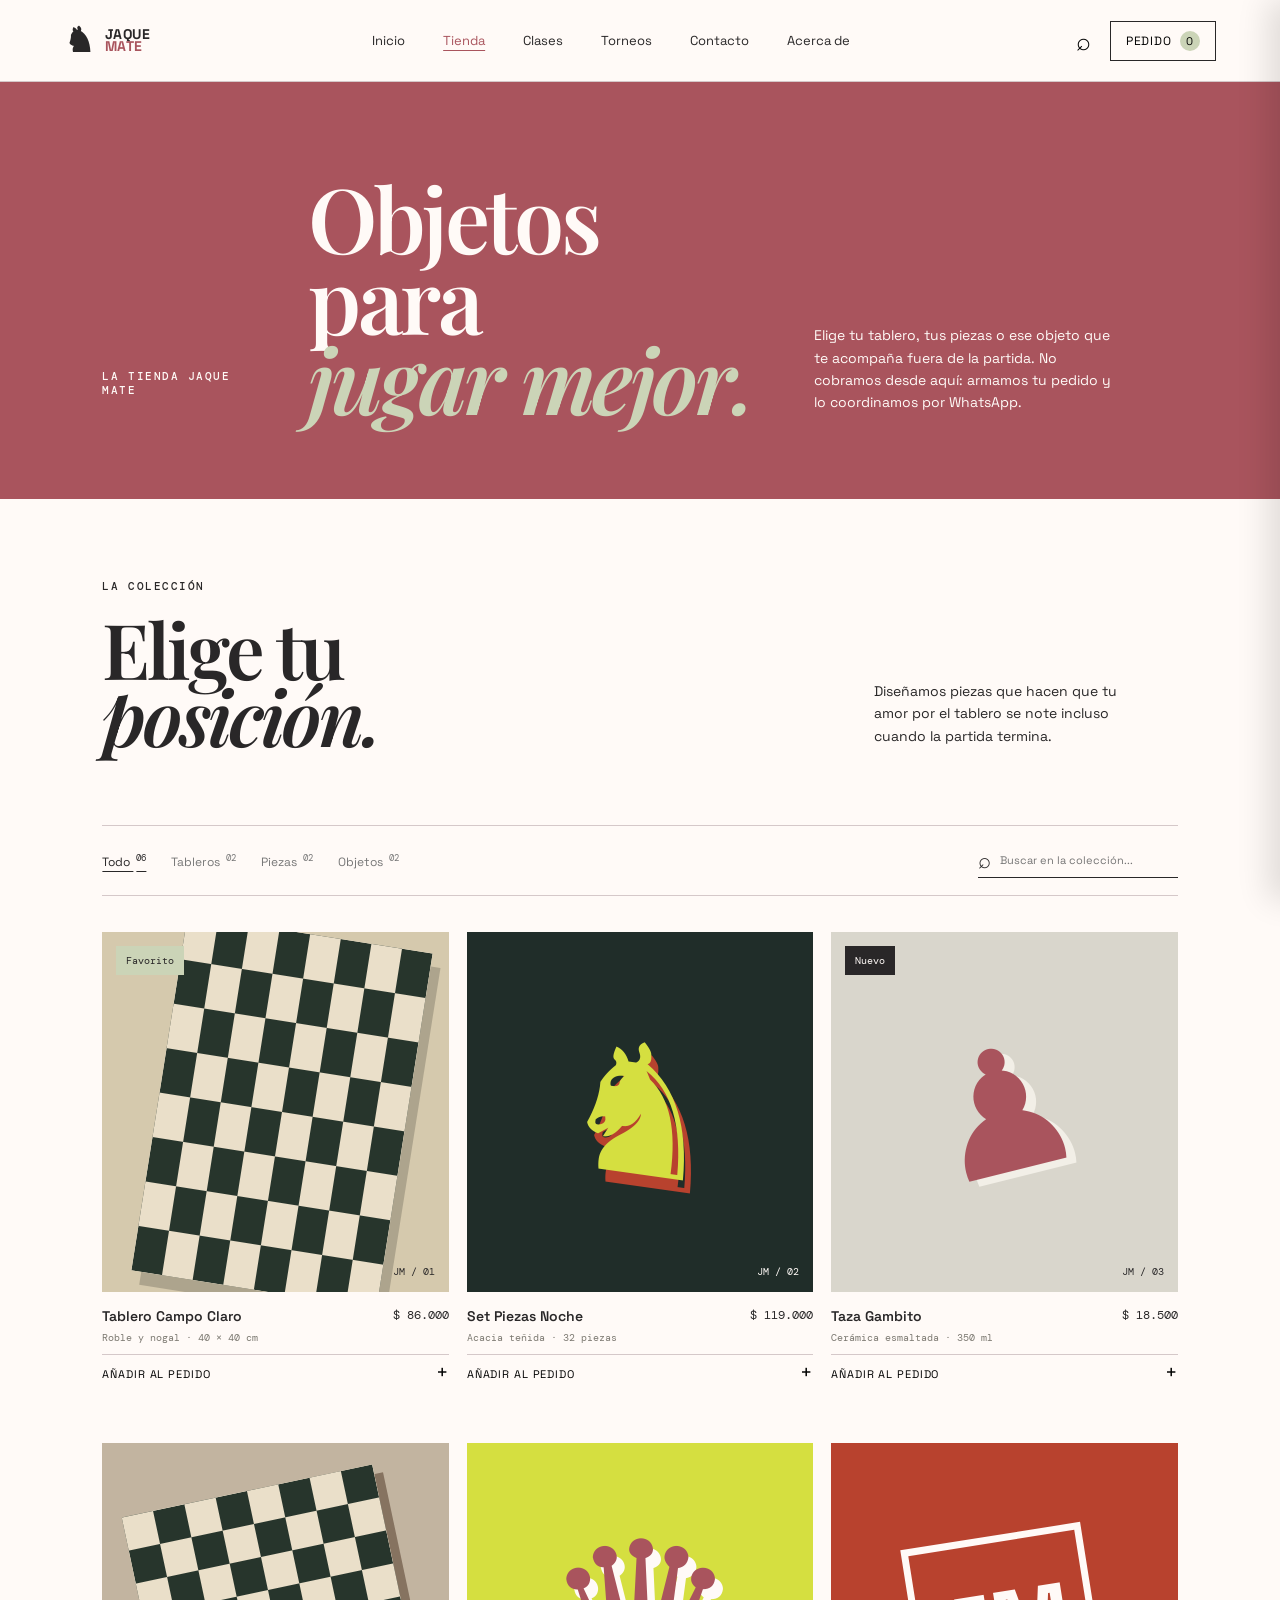
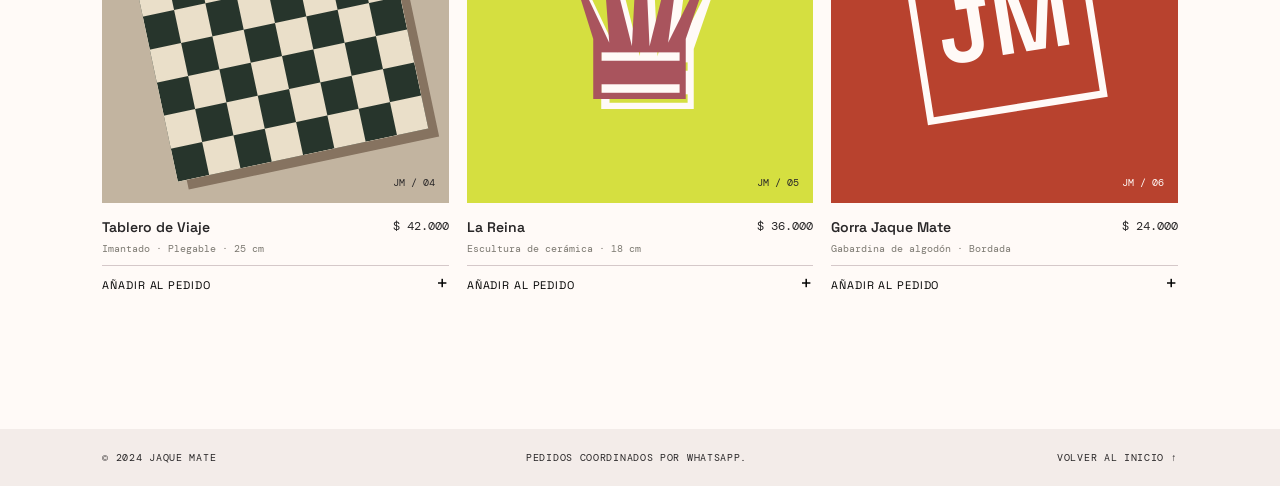
==== tienda.html @ 7d8ef819 "se agregan archivos prueba de pagina web se agrega es estilo y funcionalidad propia de la pagina web" ====
<!doctype html>
<html lang="es">
<head>
  <meta charset="UTF-8">
  <meta name="viewport" content="width=device-width, initial-scale=1.0">
  <meta name="description" content="Tienda Jaque Mate: tableros, piezas y objetos para vivir el ajedrez.">
  <title>Tienda | Jaque Mate</title>
  <link rel="preconnect" href="https://fonts.googleapis.com">
  <link rel="preconnect" href="https://fonts.gstatic.com" crossorigin>
  <link href="https://fonts.googleapis.com/css2?family=DM+Mono:wght@400;500&family=Playfair+Display:wght@500;600;700&family=Space+Grotesk:wght@400;500;600;700&display=swap" rel="stylesheet">
  <link rel="stylesheet" href="styles.css">
</head>
<body class="store-page">
  <header class="site-header">
    <a class="brand" href="index.html" aria-label="Jaque Mate, inicio"><span class="brand-mark">♞</span><span>JAQUE<br><em>MATE</em></span></a>
    <nav class="main-nav" aria-label="Navegación principal">
      <a href="index.html">Inicio</a>
      <a href="tienda.html" aria-current="page">Tienda</a>
      <a href="index.html#clases">Clases</a>
      <a href="index.html#momentos">Torneos</a>
      <a href="index.html#contacto">Contacto</a>
      <a href="index.html#historia">Acerca de</a>
    </nav>
    <div class="header-actions">
      <button class="icon-button" id="searchToggle" type="button" aria-label="Buscar productos">⌕</button>
      <button class="cart-button" id="cartToggle" type="button" aria-label="Abrir pedido">Pedido <span id="cartCount">0</span></button>
      <button class="menu-button" id="menuToggle" type="button" aria-label="Abrir menú">☰</button>
    </div>
  </header>

  <main id="inicio">
    <section class="store-intro"><p class="eyebrow">La tienda Jaque Mate</p><h1>Objetos para<br><em>jugar mejor.</em></h1><p>Elige tu tablero, tus piezas o ese objeto que te acompaña fuera de la partida. No cobramos desde aquí: armamos tu pedido y lo coordinamos por WhatsApp.</p></section>
    <section class="shop-section" id="tienda" aria-labelledby="shop-title">
      <div class="section-heading"><div><p class="eyebrow">La colección</p><h2 id="shop-title">Elige tu<br><i>posición.</i></h2></div><p class="section-intro">Diseñamos piezas que hacen que tu amor por el tablero se note incluso cuando la partida termina.</p></div>
      <div class="shop-toolbar">
        <div class="filter-list" role="group" aria-label="Filtrar por categoría">
          <button class="filter active" data-filter="all" type="button">Todo <sup>06</sup></button>
          <button class="filter" data-filter="tableros" type="button">Tableros <sup>02</sup></button>
          <button class="filter" data-filter="piezas" type="button">Piezas <sup>02</sup></button>
          <button class="filter" data-filter="objetos" type="button">Objetos <sup>02</sup></button>
        </div>
        <label class="search-box" for="productSearch"><span>⌕</span><input id="productSearch" type="search" placeholder="Buscar en la colección..." autocomplete="off"></label>
      </div>
      <div class="product-grid" id="productGrid">
        <article class="product-card featured" data-category="tableros" data-name="tablero campo claro">
          <div class="product-image image-board"><span class="product-tag">Favorito</span><div class="mini-board"></div><span class="image-label">JM / 01</span></div><div class="product-meta"><div><h3>Tablero Campo Claro</h3><p>Roble y nogal · 40 × 40 cm</p></div><strong>$ 86.000</strong></div><button class="add-button" data-product="Tablero Campo Claro" data-price="86000" type="button">Añadir al pedido <span>+</span></button>
        </article>
        <article class="product-card" data-category="piezas" data-name="set piezas noche">
          <div class="product-image image-night"><span class="image-label">JM / 02</span><div class="chess-shape">♞</div></div><div class="product-meta"><div><h3>Set Piezas Noche</h3><p>Acacia teñida · 32 piezas</p></div><strong>$ 119.000</strong></div><button class="add-button" data-product="Set Piezas Noche" data-price="119000" type="button">Añadir al pedido <span>+</span></button>
        </article>
        <article class="product-card" data-category="objetos" data-name="taza gambito">
          <div class="product-image image-mug"><span class="product-tag dark">Nuevo</span><span class="image-label">JM / 03</span><div class="mug">♟</div></div><div class="product-meta"><div><h3>Taza Gambito</h3><p>Cerámica esmaltada · 350 ml</p></div><strong>$ 18.500</strong></div><button class="add-button" data-product="Taza Gambito" data-price="18500" type="button">Añadir al pedido <span>+</span></button>
        </article>
        <article class="product-card" data-category="tableros" data-name="tablero magnético viaje">
          <div class="product-image image-travel"><span class="image-label">JM / 04</span><div class="travel-board"></div></div><div class="product-meta"><div><h3>Tablero de Viaje</h3><p>Imantado · Plegable · 25 cm</p></div><strong>$ 42.000</strong></div><button class="add-button" data-product="Tablero de Viaje" data-price="42000" type="button">Añadir al pedido <span>+</span></button>
        </article>
        <article class="product-card" data-category="piezas" data-name="reina escultura">
          <div class="product-image image-sculpture"><span class="image-label">JM / 05</span><div class="sculpture">♛</div></div><div class="product-meta"><div><h3>La Reina</h3><p>Escultura de cerámica · 18 cm</p></div><strong>$ 36.000</strong></div><button class="add-button" data-product="La Reina" data-price="36000" type="button">Añadir al pedido <span>+</span></button>
        </article>
        <article class="product-card" data-category="objetos" data-name="gorra jaque mate">
          <div class="product-image image-cap"><span class="image-label">JM / 06</span><div class="cap">JM</div></div><div class="product-meta"><div><h3>Gorra Jaque Mate</h3><p>Gabardina de algodón · Bordada</p></div><strong>$ 24.000</strong></div><button class="add-button" data-product="Gorra Jaque Mate" data-price="24000" type="button">Añadir al pedido <span>+</span></button>
        </article>
      </div>
      <p class="empty-state" id="emptyState" hidden>No encontramos esa jugada. Prueba con otra búsqueda.</p>
    </section>
  </main>

  <aside class="cart-panel" id="cartPanel" aria-label="Pedido por WhatsApp" aria-hidden="true"><div class="cart-header"><h2>Tu pedido</h2><button id="cartClose" type="button" aria-label="Cerrar pedido">×</button></div><div class="cart-items" id="cartItems"><p class="cart-empty">Tu pedido está vacío.<br>La mejor jugada todavía no llegó.</p></div><div class="cart-footer"><div><span>Total estimado</span><strong id="cartTotal">$ 0</strong></div><button class="button button-dark whatsapp-button" type="button">Pedir por WhatsApp <span>↗</span></button></div></aside>
  <div class="overlay" id="overlay"></div>
  <footer><span>© 2024 Jaque Mate</span><span>Pedidos coordinados por WhatsApp.</span><a href="index.html">Volver al inicio ↑</a></footer>
  <script src="script.js"></script>
</body>
</html>
---- styles.css ----
.home-page .main-nav a[aria-current="page"]{color:var(--red);text-decoration:underline;text-underline-offset:5px}
.home-page .icon-button,.home-page .cart-button{display:none}.home-page .header-actions{gap:0}
@media(max-width:760px){.store-intro{display:block!important;padding:65px 8vw 55px!important}.store-intro>p:last-child{margin:28px 0 0}}
.store-intro{padding:95px 8vw 80px;background:var(--red);color:var(--cream);display:flex;justify-content:space-between;align-items:end;gap:40px}.store-intro h1{font:600 clamp(50px,7vw,96px) var(--serif);line-height:.9;letter-spacing:-.04em;margin:0}.store-intro h1 em{color:var(--lime);font-style:italic}.store-intro>p:last-child{max-width:310px;font-size:14px;line-height:1.6;margin:0 5% 5px 0}.store-page .shop-section{padding-top:80px}.store-page .main-nav a[aria-current="page"]{color:var(--red);text-decoration:underline;text-underline-offset:5px}
:root{--ink:#292728 !important;--paper:#f3ece9 !important;--cream:#fffaf7 !important;--red:#a9545d !important;--lime:#cbd4b7 !important;--line:#d5c8c9 !important}
.home-page .shop-section{display:none}
@media(max-width:760px){.classes-section,.moments-section{padding:75px 5vw}.class-grid{grid-template-columns:1fr}.class-card{min-height:270px}.class-card h3{font-size:32px}.story-section{display:block;padding:75px 8vw}.story-sign{margin-bottom:35px}.story-copy{margin-top:35px}.gallery-grid{display:grid;grid-template-columns:1fr 1fr;grid-template-rows:260px 180px 210px}.gallery-large{grid-column:1 / 3;grid-row:auto}.gallery-small{grid-column:span 1}.video-card{grid-column:1 / 3;grid-row:auto}.video-card strong{font-size:27px}}
 .classes-section,.moments-section{padding:110px 8vw 125px;background:var(--paper)}.classes-section .section-heading,.moments-section .section-heading{margin-bottom:55px}.class-grid{display:grid;grid-template-columns:repeat(2,1fr);gap:18px}.class-card{min-height:310px;padding:30px;display:flex;flex-direction:column;justify-content:space-between}.class-card h3{font:600 38px var(--serif);margin:0 0 15px}.class-card p:not(.eyebrow){font-size:14px;line-height:1.55;max-width:315px}.class-online{background:var(--red);color:var(--cream)}.class-presential{background:var(--lime)}.class-card .text-link{display:inline-block;margin-top:18px}.class-online .text-link{border-color:var(--cream)}.class-number{font:11px var(--mono);letter-spacing:.1em}.story-section{display:grid;grid-template-columns:.3fr 1fr 1fr;gap:45px;padding:105px 8vw;background:var(--cream);border-top:1px solid var(--line)}.story-section h2{font:600 clamp(44px,5vw,70px) var(--serif);line-height:.9;letter-spacing:-.04em;margin:0}.story-section h2 em{color:var(--red);font-style:italic}.story-sign{font:11px var(--mono);line-height:1.5;color:var(--red)}.story-copy{max-width:340px;align-self:end;font-size:14px;line-height:1.65}.story-copy p{margin:0 0 18px}.moments-section{background:var(--ink);color:var(--cream)}.moments-section .section-intro{color:#d5d1c6}.gallery-grid{display:grid;grid-template-columns:1.35fr .8fr .8fr;grid-template-rows:290px 220px;gap:15px}.gallery-item{margin:0;position:relative;overflow:hidden;background:#333}.gallery-item img{width:100%;height:100%;display:block;object-fit:cover;filter:saturate(.7)}.gallery-item figcaption{position:absolute;inset:auto 18px 16px;color:var(--cream);display:flex;flex-direction:column;gap:6px;text-shadow:0 2px 8px #000}.gallery-item figcaption span{font:10px var(--mono);letter-spacing:.1em}.gallery-item figcaption strong{font:20px var(--serif)}.gallery-large{grid-row:span 2}.video-card{grid-column:2 / 4;background:var(--red);padding:27px;display:flex;flex-direction:column;justify-content:space-between}.play-icon{width:48px;height:48px;border:1px solid var(--cream);border-radius:50%;display:grid;place-items:center;font-size:14px}.video-card strong{font:600 31px var(--serif);line-height:.95}.video-card strong span{font-family:var(--sans);font-size:20px;margin-left:5px}.moments-section .eyebrow{margin-bottom:0}
:root{--ink:#20231f;--paper:#f2efe7;--cream:#fbfaf6;--red:#b8422e;--lime:#d5df40;--line:#c9c6bc;--serif:'Playfair Display',Georgia,serif;--sans:'Space Grotesk',sans-serif;--mono:'DM Mono',monospace}*{box-sizing:border-box}html{scroll-behavior:smooth}body{margin:0;background:var(--paper);color:var(--ink);font-family:var(--sans)}a{color:inherit;text-decoration:none}button,input{font:inherit}button{cursor:pointer} .site-header{height:82px;padding:0 5vw;display:flex;align-items:center;justify-content:space-between;border-bottom:1px solid var(--line);background:var(--cream);position:sticky;top:0;z-index:20}.brand{display:flex;align-items:center;gap:10px;font-size:14px;line-height:.82;font-weight:700;letter-spacing:.04em}.brand em{font-style:normal;color:var(--red)}.brand-mark{font-size:34px;line-height:1}.main-nav{display:flex;gap:38px;font-size:13px}.main-nav a,.text-link{transition:color .2s}.main-nav a:hover,.text-link:hover{color:var(--red)}.header-actions{display:flex;align-items:center;gap:15px}.icon-button,.menu-button{border:0;background:none;font-size:25px;padding:4px}.menu-button{display:none}.cart-button{background:none;border:1px solid var(--ink);padding:9px 15px;font-size:12px;text-transform:uppercase;letter-spacing:.06em}.cart-button span{display:inline-grid;place-items:center;background:var(--lime);border-radius:50%;width:20px;height:20px;margin-left:5px;font-size:11px}.hero{min-height:665px;background:var(--red);color:var(--cream);display:grid;grid-template-columns:1fr 1.15fr;position:relative;overflow:hidden;padding:85px 8vw 68px}.hero-copy{align-self:center;z-index:2}.eyebrow{font:500 11px var(--mono);letter-spacing:.14em;text-transform:uppercase;margin:0 0 22px}.hero h1{font:600 clamp(52px,7vw,104px) var(--serif);line-height:.91;letter-spacing:-.04em;margin:0 0 32px}.hero h1 span,.section-heading h2 em,.manifesto h2 em,.contact-section h2 em{font-style:italic;color:var(--lime)}.hero-text{font-size:15px;line-height:1.55;max-width:320px;margin:0 0 32px}.button{display:inline-flex;align-items:center;justify-content:space-between;gap:28px;padding:15px 18px;border:1px solid transparent;text-transform:uppercase;font-size:11px;letter-spacing:.09em;font-weight:600}.button span{font-size:17px}.button-light{background:var(--cream);color:var(--ink)}.button-dark{background:var(--ink);color:var(--cream)}.hero-board-wrap{position:relative;display:flex;align-items:center;justify-content:center}.hero-board{width:min(43vw,475px);aspect-ratio:1;position:relative;transform:rotate(-7deg);background:#e5dcc8;box-shadow:20px 22px 0 rgba(70,21,11,.2)}.board-grid,.mini-board,.travel-board{height:100%;width:100%;background-color:#eadfc9;background-image:conic-gradient(#27352c 25%,#eadfc9 0 50%,#27352c 0 75%,#eadfc9 0);background-size:25% 25%}.hero-piece{position:absolute;color:var(--cream);text-shadow:4px 6px 0 #202b24,7px 9px 13px #111;filter:drop-shadow(0 8px 7px #3b2117);font-size:clamp(65px,10vw,132px);line-height:1}.piece-one{left:40%;top:35%}.piece-two{left:7%;top:62%;font-size:74px;color:#d3dd3e}.piece-three{left:67%;top:8%;font-size:87px}.board-coordinates{position:absolute;color:var(--red);z-index:2;font:11px var(--mono);display:flex}.board-files{bottom:-24px;left:0;right:0;justify-content:space-around}.hero-note,.hero-caption{position:absolute;font:10px var(--mono);line-height:1.4;letter-spacing:.1em}.hero-note{top:24px;right:3%;text-align:right}.hero-caption{bottom:16px;left:5%}.hero-stamp{position:absolute;right:6%;bottom:8%;width:105px;height:105px;border:1px solid var(--cream);border-radius:50%;display:grid;place-items:center;text-align:center;font-size:30px;transform:rotate(12deg)}.hero-stamp small{font:9px var(--mono);line-height:1.2}.ticker{height:42px;background:var(--lime);display:flex;align-items:center;justify-content:space-around;gap:20px;overflow:hidden;white-space:nowrap;font:10px var(--mono);letter-spacing:.09em}.shop-section{padding:110px 8vw 125px;background:var(--cream)}.section-heading{display:flex;justify-content:space-between;align-items:end;margin-bottom:75px}.section-heading h2,.contact-section h2{font:600 clamp(44px,6vw,82px) var(--serif);line-height:.88;letter-spacing:-.04em;margin:0}.section-intro{max-width:250px;font-size:14px;line-height:1.6;margin:0 5% 3px 0}.shop-toolbar{border-top:1px solid var(--line);border-bottom:1px solid var(--line);padding:17px 0;display:flex;justify-content:space-between;align-items:center;margin-bottom:36px}.filter-list{display:flex;gap:25px;flex-wrap:wrap}.filter{border:0;background:none;padding:0;color:#777;font-size:12px}.filter.active,.filter:hover{color:var(--ink);text-decoration:underline;text-underline-offset:5px}.filter sup{font:9px var(--mono);margin-left:3px}.search-box{display:flex;align-items:center;gap:7px;border-bottom:1px solid var(--ink);padding:3px 0}.search-box span{font-size:22px}.search-box input{border:0;background:none;outline:0;width:180px;font-size:11px}.product-grid{display:grid;grid-template-columns:repeat(3,1fr);gap:50px 18px}.product-card{min-width:0}.product-image{height:360px;position:relative;display:grid;place-items:center;overflow:hidden}.image-board{background:#d5c9ad}.mini-board{width:69%;aspect-ratio:1;transform:rotate(9deg);box-shadow:10px 13px 0 rgba(32,35,31,.22)}.image-night{background:#202d29}.image-night .chess-shape{font-size:180px;color:#d5df40;text-shadow:9px 12px 0 #b8422e;transform:rotate(8deg)}.image-mug{background:#d9d6cc}.mug{font-size:170px;color:var(--red);transform:rotate(-14deg);text-shadow:8px 8px 0 #f2efe7}.image-travel{background:#c2b4a0;padding:45px}.travel-board{transform:rotate(-12deg);box-shadow:9px 10px 0 #867360}.image-sculpture{background:#d5df40}.sculpture{font-size:220px;color:var(--red);text-shadow:8px 10px 0 var(--cream)}.image-cap{background:#b8422e}.cap{font-size:90px;font-weight:700;color:var(--cream);border:7px solid var(--cream);padding:24px 17px;transform:rotate(-9deg)}.product-tag{position:absolute;left:14px;top:14px;background:var(--lime);color:var(--ink);font:10px var(--mono);padding:8px 10px;z-index:2}.product-tag.dark{background:var(--ink);color:var(--cream)}.image-label{position:absolute;right:14px;bottom:14px;font:10px var(--mono);color:var(--ink)}.image-night .image-label,.image-cap .image-label{color:var(--cream)}.product-meta{display:flex;justify-content:space-between;gap:10px;padding:15px 0 10px}.product-meta h3{font-size:14px;margin:0 0 6px;font-weight:600}.product-meta p{font:10px var(--mono);color:#7c7971;margin:0}.product-meta strong{font:12px var(--mono);white-space:nowrap}.add-button{width:100%;border:0;border-top:1px solid var(--line);background:none;padding:12px 0;text-align:left;font-size:11px;text-transform:uppercase;letter-spacing:.08em;display:flex;justify-content:space-between}.add-button:hover{color:var(--red);border-color:var(--red)}.add-button span{font-size:20px;line-height:10px}.empty-state{text-align:center;padding:50px;font-family:var(--serif);font-size:22px}.manifesto{background:var(--ink);color:var(--cream);padding:120px 8vw 135px;position:relative}.manifesto-symbol{font-size:80px;color:var(--red);position:absolute;right:12%;top:90px}.manifesto h2{font:600 clamp(43px,6vw,84px) var(--serif);line-height:.91;letter-spacing:-.045em;margin:0 0 50px}.text-link{font:11px var(--mono);text-transform:uppercase;letter-spacing:.08em;border-bottom:1px solid var(--cream);padding-bottom:8px}.text-link span{font-size:17px;margin-left:15px}.contact-section{display:grid;grid-template-columns:1fr 1fr;padding:100px 8vw;background:var(--lime);gap:50px}.contact-section h2{color:var(--ink)}.contact-section>div:last-child{max-width:300px;align-self:end}.contact-section p{font-size:14px;line-height:1.6;margin:0 0 28px}.cart-panel{position:fixed;z-index:40;right:0;top:0;bottom:0;width:min(430px,100%);background:var(--cream);padding:30px;transform:translateX(100%);transition:transform .3s ease;display:flex;flex-direction:column;box-shadow:-12px 0 30px rgba(0,0,0,.12)}.cart-panel.open{transform:translateX(0)}.cart-header{display:flex;justify-content:space-between;border-bottom:1px solid var(--line);padding-bottom:20px}.cart-header h2{font:600 32px var(--serif);margin:0}.cart-header button{background:none;border:0;font-size:30px}.cart-items{flex:1;padding-top:20px}.cart-empty{text-align:center;font:22px var(--serif);line-height:1.15;margin-top:90px;color:#706d64}.cart-row{display:flex;justify-content:space-between;border-bottom:1px solid var(--line);padding:15px 0;font-size:12px}.cart-row button{border:0;background:none;font-size:18px}.cart-footer{border-top:1px solid var(--ink);padding-top:18px}.cart-footer>div{display:flex;justify-content:space-between;margin-bottom:20px;font:12px var(--mono)}.cart-footer strong{font-size:16px}.checkout-button{width:100%;border:0}.overlay{position:fixed;inset:0;background:rgba(32,35,31,.45);z-index:30;opacity:0;pointer-events:none;transition:opacity .3s}.overlay.visible{opacity:1;pointer-events:auto}footer{background:var(--paper);padding:22px 8vw;display:flex;justify-content:space-between;font:10px var(--mono);text-transform:uppercase;letter-spacing:.07em}footer a:hover{color:var(--red)}@media(max-width:760px){.site-header{height:68px;padding:0 5vw}.main-nav{display:none}.header-actions{gap:7px}.menu-button{display:block}.hero{display:block;min-height:780px;padding:65px 8vw}.hero h1{font-size:58px}.hero-board-wrap{height:390px;margin-top:30px}.hero-board{width:min(80vw,340px)}.hero-stamp{right:2%;bottom:7%}.section-heading{display:block;margin-bottom:45px}.section-intro{margin-top:30px}.shop-section{padding:75px 5vw}.shop-toolbar{display:block}.filter-list{gap:18px;margin-bottom:22px}.search-box input{width:calc(100vw - 100px)}.product-grid{grid-template-columns:repeat(2,1fr);gap:36px 12px}.product-image{height:auto;aspect-ratio:1}.product-meta{display:block}.product-meta strong{display:block;margin-top:8px}.product-meta h3{font-size:12px}.product-meta p{font-size:9px}.manifesto,.contact-section{padding:80px 8vw}.manifesto-symbol{top:50px;right:9%;font-size:55px}.contact-section{display:block}.contact-section>div:last-child{margin-top:40px}footer{padding:20px 5vw;display:block;line-height:2}footer span:nth-child(2){display:block}.hero-note{right:0}.chess-shape{transform:scale(.7)}}
@media(max-width:760px){.site-header{height:68px;padding:0 5vw}.main-nav{display:none}.main-nav.mobile-open{display:flex;position:absolute;top:68px;left:0;right:0;padding:18px 5vw;background:var(--cream);border-bottom:1px solid var(--line);z-index:20}.header-actions{gap:7px}.menu-button{display:block}.hero{display:block;min-height:780px;padding:65px 8vw}.hero h1{font-size:58px}.hero-board-wrap{height:390px;margin-top:30px}.hero-board{width:min(80vw,340px)}.hero-stamp{right:2%;bottom:7%}.section-heading{display:block;margin-bottom:45px}.section-intro{margin-top:30px}.shop-section{padding:75px 5vw}.shop-toolbar{display:block}.filter-list{gap:18px;margin-bottom:22px}.search-box input{width:calc(100vw - 100px)}.product-grid{grid-template-columns:repeat(2,1fr);gap:36px 12px}.product-image{height:auto;aspect-ratio:1}.product-meta{display:block}.product-meta strong{display:block;margin-top:8px}.product-meta h3{font-size:12px}.product-meta p{font-size:9px}.manifesto,.contact-section{padding:80px 8vw}.manifesto-symbol{top:50px;right:9%;font-size:55px}.contact-section{display:block}.contact-section>div:last-child{margin-top:40px}footer{padding:20px 5vw;display:block;line-height:2}footer span:nth-child(2){display:block}.hero-note{right:0}.chess-shape{transform:scale(.7)}}
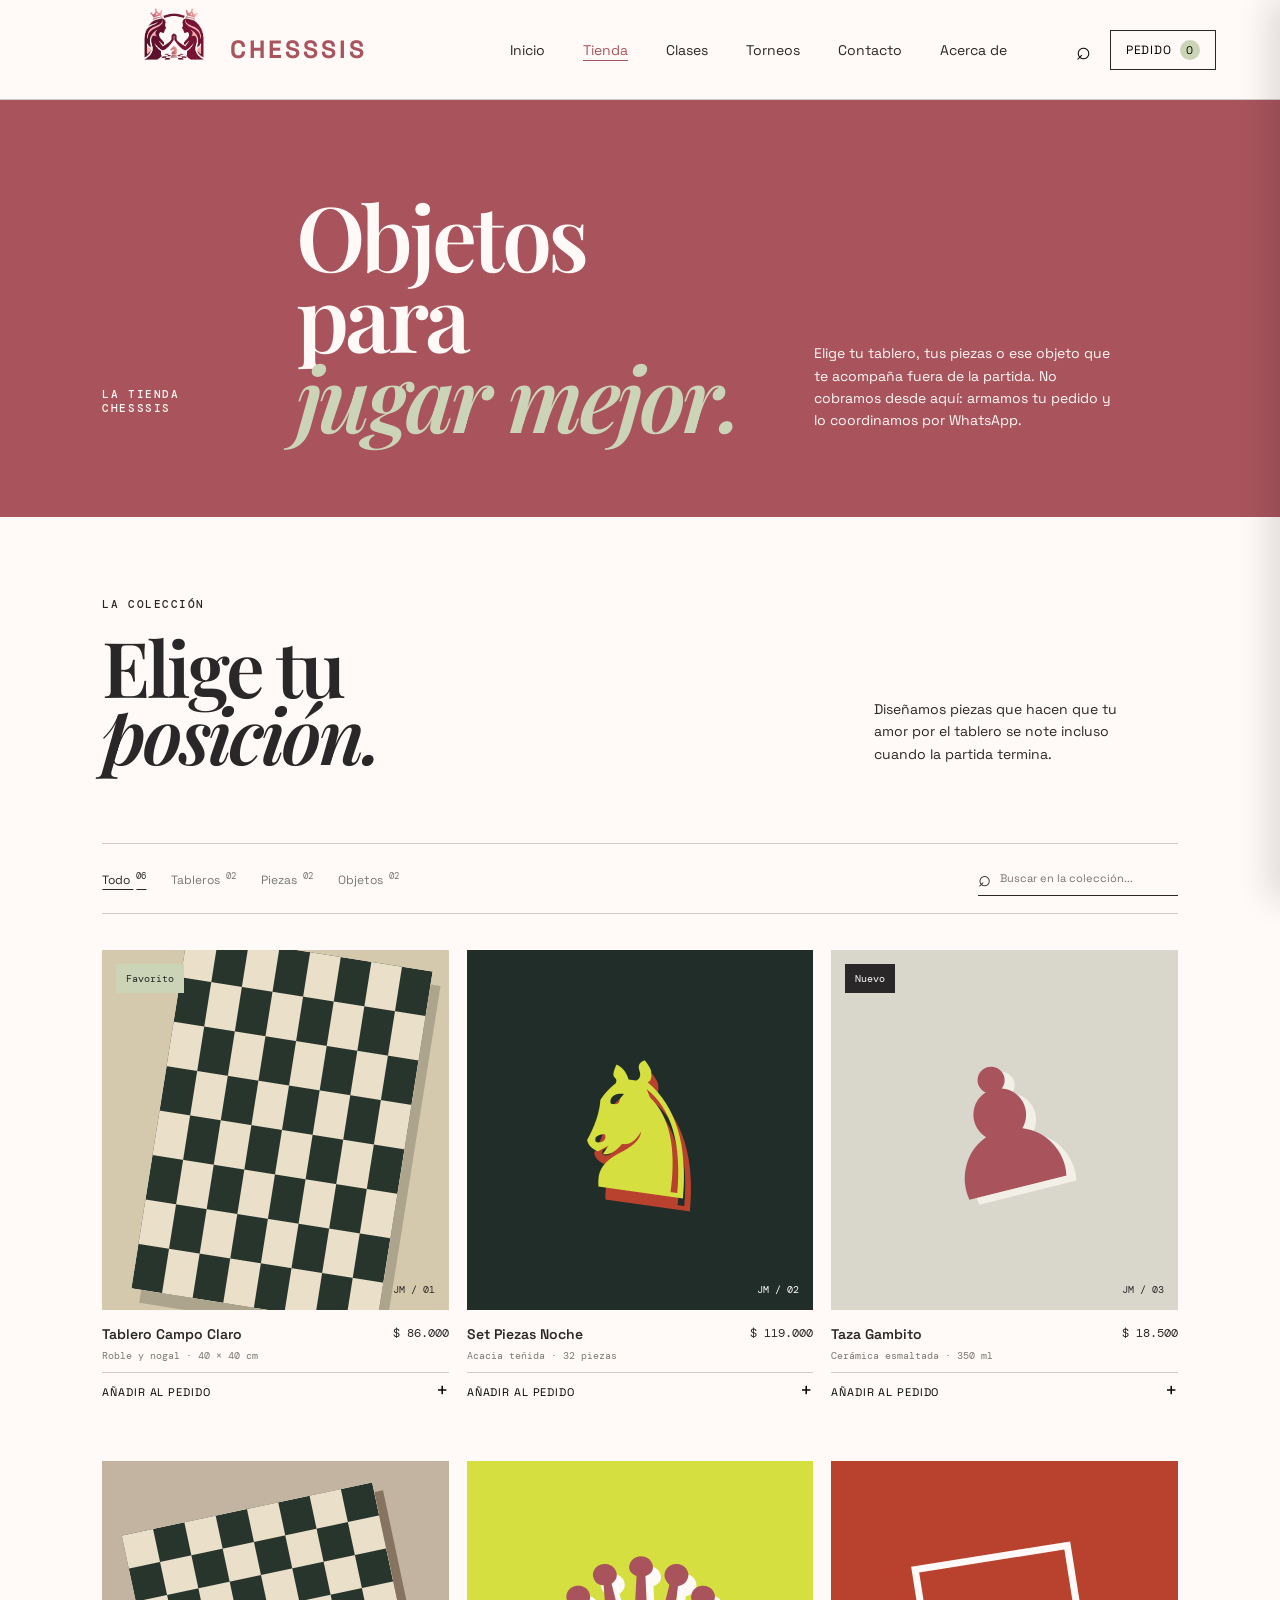
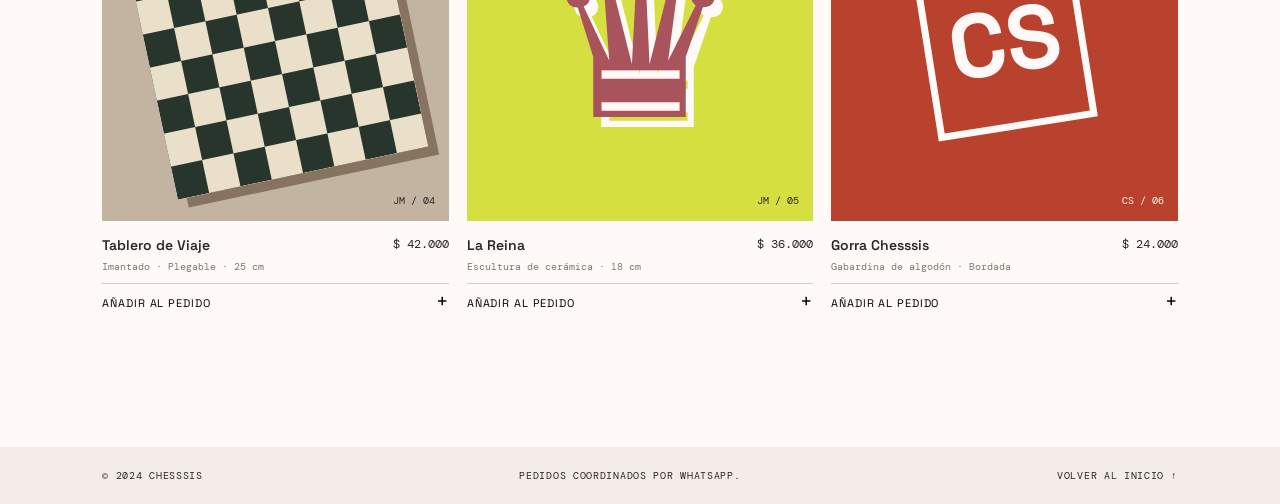
==== commit ac9cf923: "se ajusta nombre y colores ajustes a fuente logo etc" ====
--- a/tienda.html
+++ b/tienda.html
@@ -3,8 +3,8 @@
 <head>
   <meta charset="UTF-8">
   <meta name="viewport" content="width=device-width, initial-scale=1.0">
-  <meta name="description" content="Tienda Jaque Mate: tableros, piezas y objetos para vivir el ajedrez.">
-  <title>Tienda | Jaque Mate</title>
+  <meta name="description" content="Tienda Chesssis: tableros, piezas y objetos para vivir el ajedrez.">
+  <title>Tienda | Chesssis</title>
   <link rel="preconnect" href="https://fonts.googleapis.com">
   <link rel="preconnect" href="https://fonts.gstatic.com" crossorigin>
   <link href="https://fonts.googleapis.com/css2?family=DM+Mono:wght@400;500&family=Playfair+Display:wght@500;600;700&family=Space+Grotesk:wght@400;500;600;700&display=swap" rel="stylesheet">
@@ -12,7 +12,7 @@
 </head>
 <body class="store-page">
   <header class="site-header">
-    <a class="brand" href="index.html" aria-label="Jaque Mate, inicio"><span class="brand-mark">♞</span><span>JAQUE<br><em>MATE</em></span></a>
+    <a class="brand" href="index.html" aria-label="Chesssis, inicio"><img class="brand-logo" src="ChessSis.png" alt=""><span class="brand-name">CHESSSIS</span></a>
     <nav class="main-nav" aria-label="Navegación principal">
       <a href="index.html">Inicio</a>
       <a href="tienda.html" aria-current="page">Tienda</a>
@@ -29,7 +29,7 @@
   </header>
 
   <main id="inicio">
-    <section class="store-intro"><p class="eyebrow">La tienda Jaque Mate</p><h1>Objetos para<br><em>jugar mejor.</em></h1><p>Elige tu tablero, tus piezas o ese objeto que te acompaña fuera de la partida. No cobramos desde aquí: armamos tu pedido y lo coordinamos por WhatsApp.</p></section>
+    <section class="store-intro"><p class="eyebrow">La tienda Chesssis</p><h1>Objetos para<br><em>jugar mejor.</em></h1><p>Elige tu tablero, tus piezas o ese objeto que te acompaña fuera de la partida. No cobramos desde aquí: armamos tu pedido y lo coordinamos por WhatsApp.</p></section>
     <section class="shop-section" id="tienda" aria-labelledby="shop-title">
       <div class="section-heading"><div><p class="eyebrow">La colección</p><h2 id="shop-title">Elige tu<br><i>posición.</i></h2></div><p class="section-intro">Diseñamos piezas que hacen que tu amor por el tablero se note incluso cuando la partida termina.</p></div>
       <div class="shop-toolbar">
@@ -57,8 +57,8 @@
         <article class="product-card" data-category="piezas" data-name="reina escultura">
           <div class="product-image image-sculpture"><span class="image-label">JM / 05</span><div class="sculpture">♛</div></div><div class="product-meta"><div><h3>La Reina</h3><p>Escultura de cerámica · 18 cm</p></div><strong>$ 36.000</strong></div><button class="add-button" data-product="La Reina" data-price="36000" type="button">Añadir al pedido <span>+</span></button>
         </article>
-        <article class="product-card" data-category="objetos" data-name="gorra jaque mate">
-          <div class="product-image image-cap"><span class="image-label">JM / 06</span><div class="cap">JM</div></div><div class="product-meta"><div><h3>Gorra Jaque Mate</h3><p>Gabardina de algodón · Bordada</p></div><strong>$ 24.000</strong></div><button class="add-button" data-product="Gorra Jaque Mate" data-price="24000" type="button">Añadir al pedido <span>+</span></button>
+        <article class="product-card" data-category="objetos" data-name="gorra chesssis">
+          <div class="product-image image-cap"><span class="image-label">CS / 06</span><div class="cap">CS</div></div><div class="product-meta"><div><h3>Gorra Chesssis</h3><p>Gabardina de algodón · Bordada</p></div><strong>$ 24.000</strong></div><button class="add-button" data-product="Gorra Chesssis" data-price="24000" type="button">Añadir al pedido <span>+</span></button>
         </article>
       </div>
       <p class="empty-state" id="emptyState" hidden>No encontramos esa jugada. Prueba con otra búsqueda.</p>
@@ -67,7 +67,7 @@
 
   <aside class="cart-panel" id="cartPanel" aria-label="Pedido por WhatsApp" aria-hidden="true"><div class="cart-header"><h2>Tu pedido</h2><button id="cartClose" type="button" aria-label="Cerrar pedido">×</button></div><div class="cart-items" id="cartItems"><p class="cart-empty">Tu pedido está vacío.<br>La mejor jugada todavía no llegó.</p></div><div class="cart-footer"><div><span>Total estimado</span><strong id="cartTotal">$ 0</strong></div><button class="button button-dark whatsapp-button" type="button">Pedir por WhatsApp <span>↗</span></button></div></aside>
   <div class="overlay" id="overlay"></div>
-  <footer><span>© 2024 Jaque Mate</span><span>Pedidos coordinados por WhatsApp.</span><a href="index.html">Volver al inicio ↑</a></footer>
+  <footer><span>© 2024 Chesssis</span><span>Pedidos coordinados por WhatsApp.</span><a href="index.html">Volver al inicio ↑</a></footer>
   <script src="script.js"></script>
 </body>
 </html>
--- a/styles.css
+++ b/styles.css
@@ -1,3 +1,40 @@
+.main-nav{font-size:16px!important;gap:18px}
+@media(max-width:760px){.main-nav{gap:14px}}
+.main-nav{font-size:15px!important;gap:24px}
+@media(max-width:760px){.main-nav{gap:16px}}
+.main-nav{font-size:14px!important;gap:30px}
+@media(max-width:760px){.main-nav{gap:18px}}
+.brand-name{position:relative;left:-30px!important}
+@media(max-width:760px){.brand-name{left:-18px!important}}
+.brand-logo{margin-right:-24px!important}
+@media(max-width:760px){.brand-logo{margin-right:-15px!important}}
+.brand{gap:0!important}.brand-logo{width:104px!important;height:72px!important;object-fit:cover!important;object-position:left center!important;max-width:none!important}
+@media(max-width:760px){.brand-logo{width:78px!important;height:58px!important}}
+.brand-name{color:var(--red)!important}.main-nav{margin-left:48px}.brand{flex-shrink:0}
+@media(max-width:760px){.main-nav{margin-left:0}.brand-name{font-size:19px!important}}
+.brand-logo{width:72px!important;height:72px!important;object-fit:contain!important;max-width:none!important}.brand-name{display:block!important;font-size:28px!important;letter-spacing:.13em}
+@media(max-width:760px){.brand-logo{width:56px!important;height:56px!important}.brand-name{font-size:19px!important}}
+.brand-logo{display:block;width:220px!important;height:auto!important;max-width:28vw;filter:none!important;mix-blend-mode:normal!important}.brand{gap:0}
+@media(max-width:760px){.brand-logo{width:175px!important;max-width:52vw}}
+.site-header{height:100px!important}.brand-image{width:100px!important;height:80px!important;overflow:visible!important;background:transparent!important}.brand-image img{position:static!important;width:100px!important;height:80px!important;max-width:100%!important;object-fit:contain!important;object-position:center!important;transform:none!important;filter:none!important;mix-blend-mode:normal!important}.brand-name{font-size:28px!important}
+@media(max-width:760px){.site-header{height:76px!important}.main-nav.mobile-open{top:76px}.brand-image{width:70px!important;height:58px!important}.brand-image img{width:70px!important;height:58px!important}.brand-name{font-size:19px!important}}
+.site-header{height:132px!important}.brand-image{width:150px!important;height:112px!important}.brand-image img{width:270px!important;height:112px!important;object-fit:cover!important;object-position:left center!important}.brand-name{font-size:30px!important}
+@media(max-width:760px){.site-header{height:96px!important}.main-nav.mobile-open{top:96px}.brand-image{width:105px!important;height:82px!important}.brand-image img{width:190px!important;height:82px!important}.brand-name{font-size:20px!important}}
+.site-header{height:120px!important}.brand-image{width:122px!important;height:100px!important;overflow:hidden!important}.brand-image img{width:205px!important;height:100px!important;object-fit:cover!important;object-position:left center!important}.brand-name{font-size:28px!important}
+@media(max-width:760px){.site-header{height:88px!important}.main-nav.mobile-open{top:88px}.brand-image{width:88px!important;height:76px!important}.brand-image img{width:156px!important;height:76px!important}.brand-name{font-size:19px!important}}
+.brand-image{width:92px!important;height:92px!important;overflow:hidden!important}.brand-image img{width:150px!important;height:92px!important;max-width:none!important;object-fit:cover!important;object-position:left center!important;transform:none!important}
+@media(max-width:760px){.brand-image{width:68px!important;height:68px!important}.brand-image img{width:112px!important;height:68px!important}}
+.site-header{height:112px!important}.brand-image{width:92px!important;height:92px!important}.brand-image img{width:116px!important;height:116px!important;max-width:none!important}.brand-name{font-size:26px!important}
+@media(max-width:760px){.site-header{height:82px!important}.main-nav.mobile-open{top:82px}.brand-image{width:68px!important;height:68px!important}.brand-image img{width:84px!important;height:84px!important}.brand-name{font-size:18px!important}}
+.site-header{height:100px!important}.brand-image{width:78px!important;height:78px!important}.brand-image img{width:78px!important;height:78px!important}.brand-name{font-size:25px!important}
+@media(max-width:760px){.site-header{height:72px!important}.main-nav.mobile-open{top:72px}.brand-image{width:58px!important;height:58px!important}.brand-image img{width:58px!important;height:58px!important}.brand-name{font-size:18px!important}}
+.site-header{height:100px}.brand-image{width:78px!important;height:78px!important}.brand-image img{width:78px!important;height:78px!important}.brand-name{font-size:25px}
+@media(max-width:760px){.site-header{height:72px}.main-nav.mobile-open{top:72px}.brand-image{width:58px!important;height:58px!important}.brand-image img{width:58px!important;height:58px!important}.brand-name{font-size:18px}}
+.brand{gap:13px}.brand-image{width:58px!important;height:58px!important}.brand-image img{width:58px!important;height:58px!important}.brand-name{font-size:20px;letter-spacing:.13em}
+@media(max-width:760px){.brand{gap:9px}.brand-image{width:48px!important;height:48px!important}.brand-image img{width:48px!important;height:48px!important}.brand-name{font-size:16px}}
+.brand-image{width:44px!important;height:44px!important;display:grid!important;place-items:center;overflow:visible!important;background:transparent!important}.brand-image img{position:static!important;width:44px!important;height:44px!important;max-width:100%!important;object-fit:contain;transform:none!important;filter:grayscale(1) sepia(.35) hue-rotate(295deg) saturate(1.7);mix-blend-mode:multiply}
+.brand-image{width:42px;height:40px;display:block;overflow:hidden;position:relative;background:var(--cream)}.brand-image img{position:absolute;width:150px;max-width:none;height:auto;left:50%;top:0;transform:translateX(-50%);filter:grayscale(1) sepia(.35) hue-rotate(295deg) saturate(1.7);mix-blend-mode:multiply}.brand-name{font-size:17px;letter-spacing:.12em}.brand-name small{display:none}
+.brand-mark{display:grid;place-items:center;width:38px;height:38px;border:1px solid var(--red);border-radius:50%;color:var(--red);font-size:25px}.brand-name{display:flex;flex-direction:column;font-size:17px;letter-spacing:.12em;line-height:1}.brand-name small{font:8px var(--mono);letter-spacing:.08em;color:var(--red);margin-top:5px}.brand-name em{display:none}
 .home-page .main-nav a[aria-current="page"]{color:var(--red);text-decoration:underline;text-underline-offset:5px}
 .home-page .icon-button,.home-page .cart-button{display:none}.home-page .header-actions{gap:0}
 @media(max-width:760px){.store-intro{display:block!important;padding:65px 8vw 55px!important}.store-intro>p:last-child{margin:28px 0 0}}
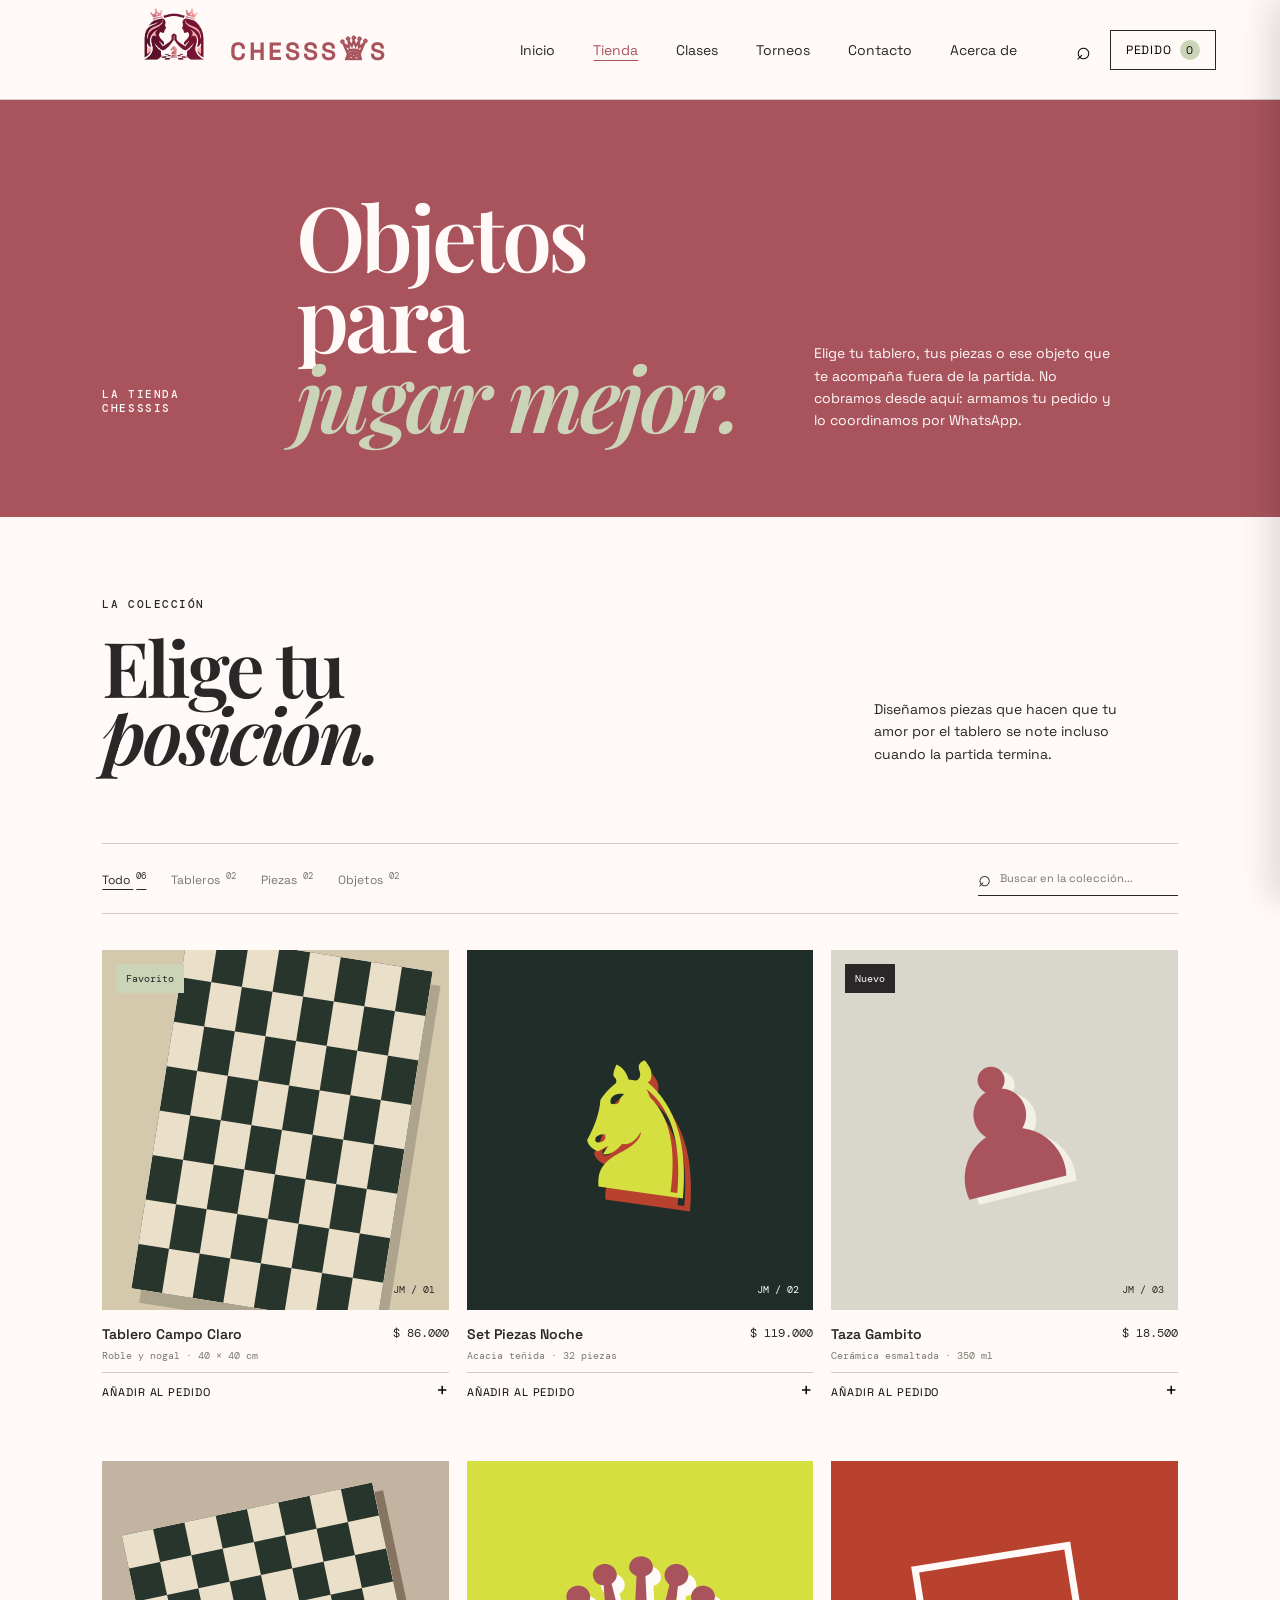
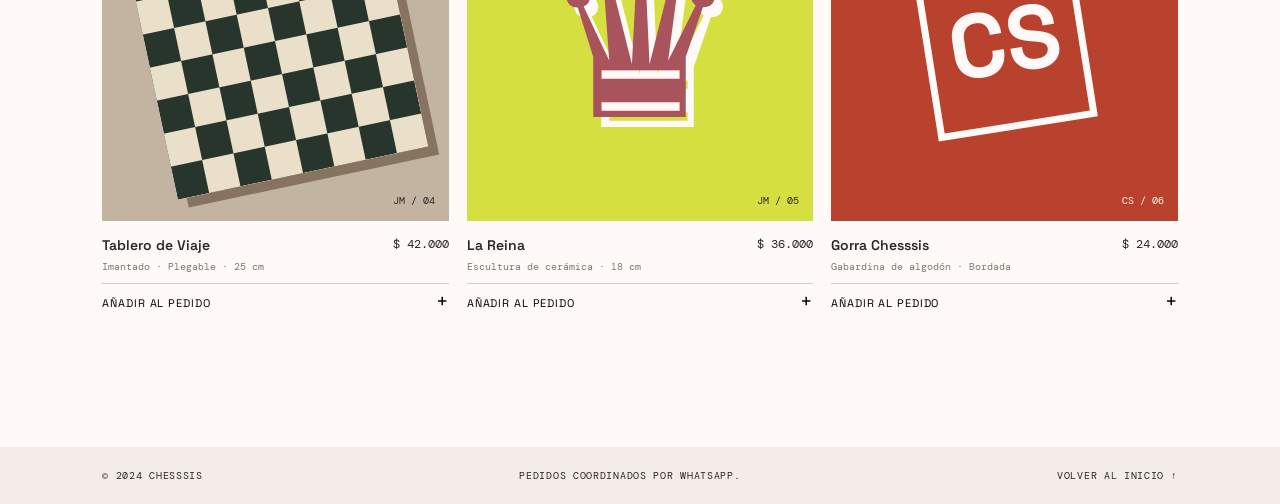
==== commit 41aba9b9: "se agrega tipo de letra" ====
--- a/tienda.html
+++ b/tienda.html
@@ -12,7 +12,7 @@
 </head>
 <body class="store-page">
   <header class="site-header">
-    <a class="brand" href="index.html" aria-label="Chesssis, inicio"><img class="brand-logo" src="ChessSis.png" alt=""><span class="brand-name">CHESSSIS</span></a>
+    <a class="brand" href="index.html" aria-label="Chesssis, inicio"><img class="brand-logo" src="ChessSis.png" alt=""><span class="brand-name">CHESSS<span class="queen-letter" aria-hidden="true">q</span>S</span></a>
     <nav class="main-nav" aria-label="Navegación principal">
       <a href="index.html">Inicio</a>
       <a href="tienda.html" aria-current="page">Tienda</a>
--- a/styles.css
+++ b/styles.css
@@ -1,10 +1,11 @@
+@font-face{font-family:'ChessPieces';src:url('Chess-7.TTF') format('truetype');font-display:swap}
 .main-nav{font-size:16px!important;gap:18px}
 @media(max-width:760px){.main-nav{gap:14px}}
 .main-nav{font-size:15px!important;gap:24px}
 @media(max-width:760px){.main-nav{gap:16px}}
 .main-nav{font-size:14px!important;gap:30px}
 @media(max-width:760px){.main-nav{gap:18px}}
-.brand-name{position:relative;left:-30px!important}
+.brand-name{position:relative;left:-30px!important}.queen-letter{display:inline-block;font-family:'ChessPieces',sans-serif;font-size:1.12em;line-height:.8;transform:translateY(.04em)}
 @media(max-width:760px){.brand-name{left:-18px!important}}
 .brand-logo{margin-right:-24px!important}
 @media(max-width:760px){.brand-logo{margin-right:-15px!important}}
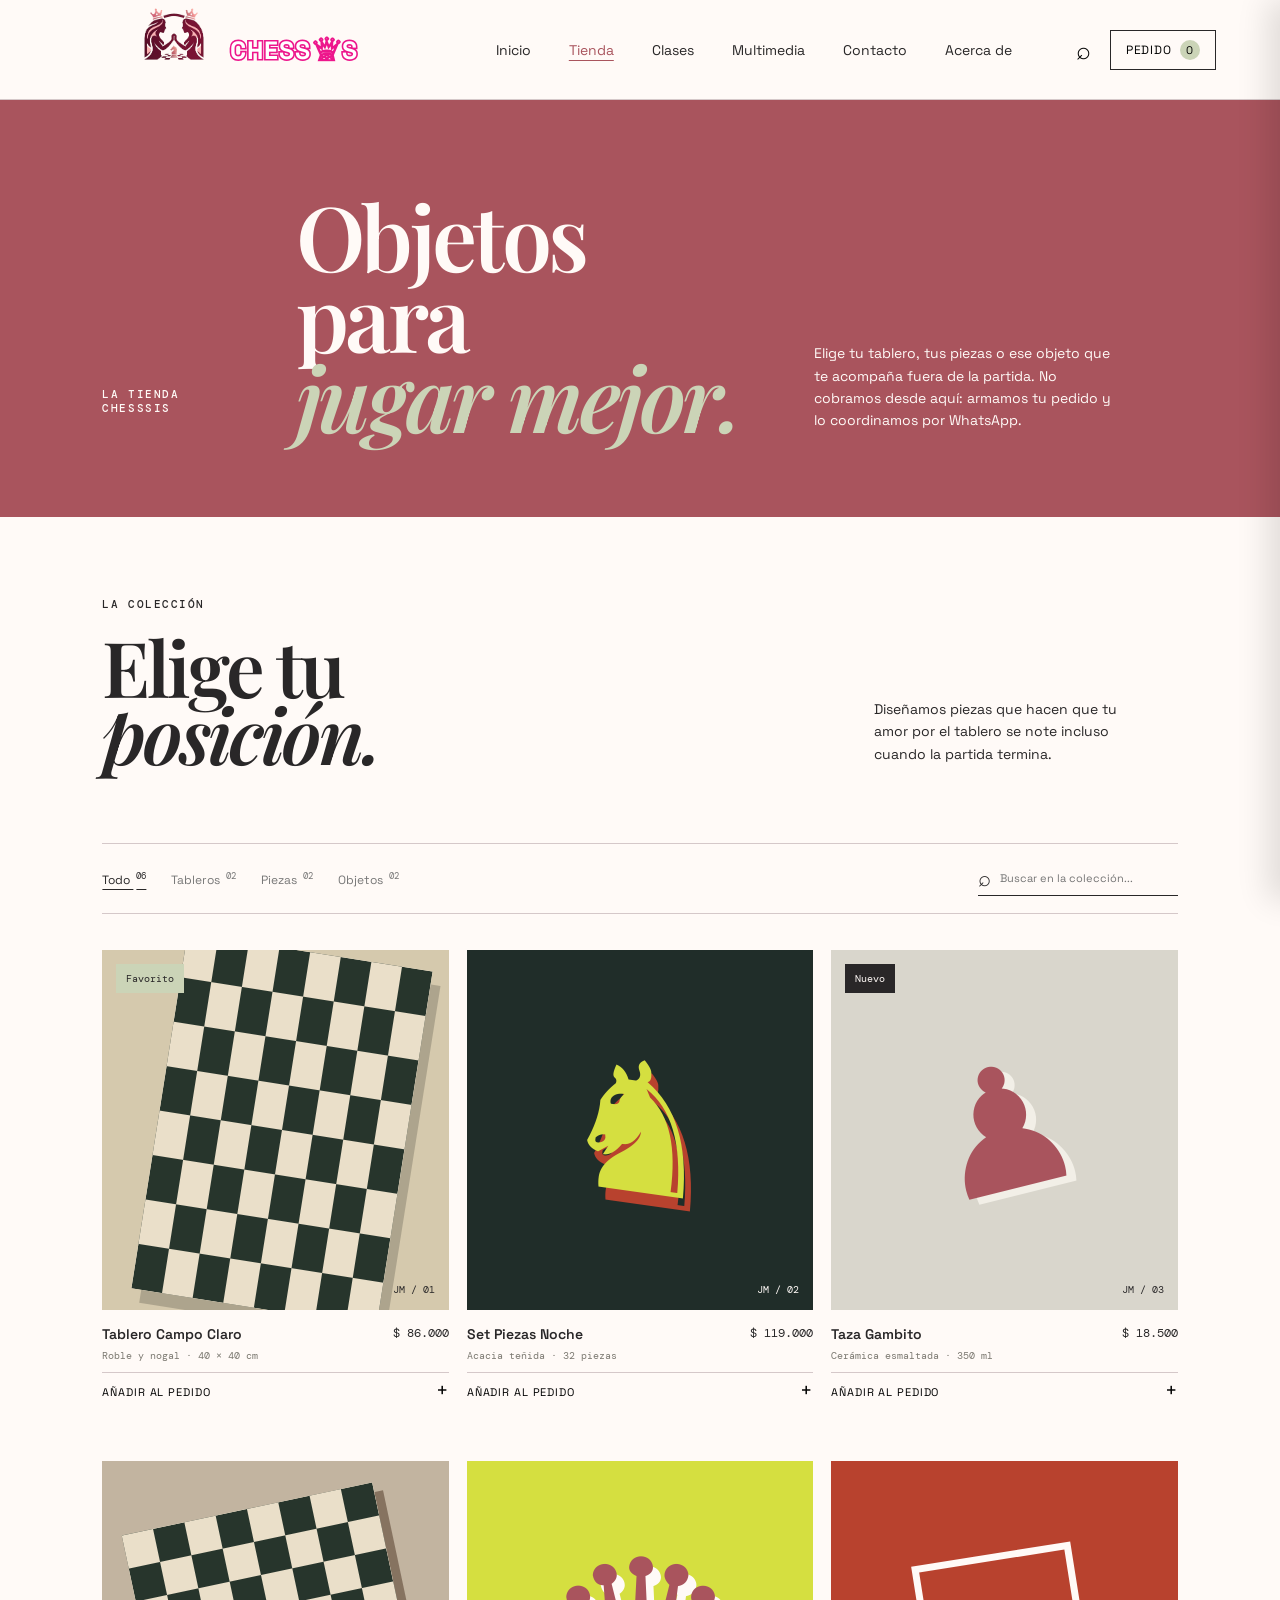
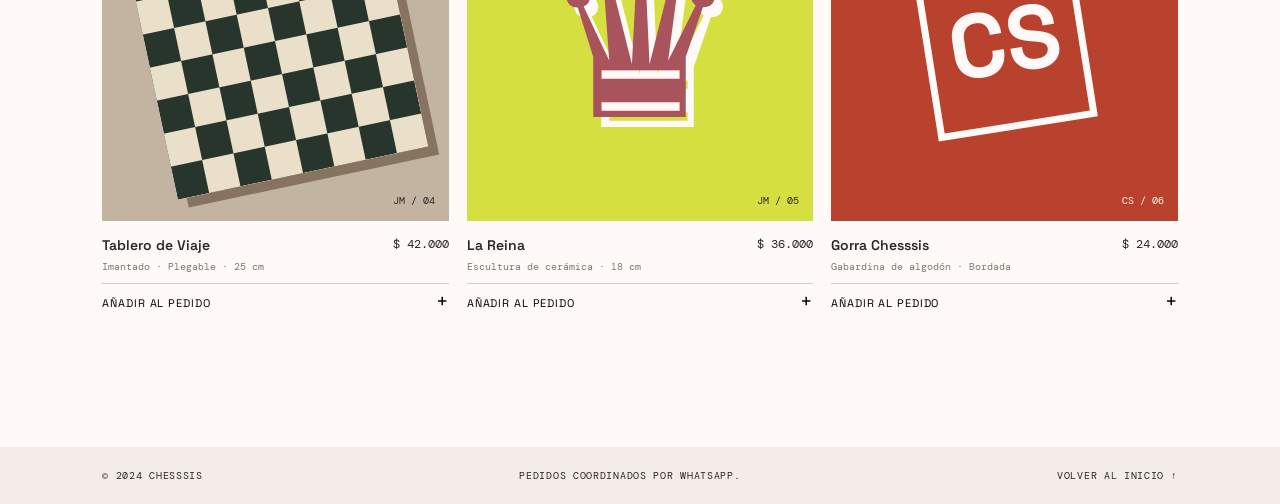
==== commit 6bca0177: "cambios" ====
--- a/tienda.html
+++ b/tienda.html
@@ -12,12 +12,12 @@
 </head>
 <body class="store-page">
   <header class="site-header">
-    <a class="brand" href="index.html" aria-label="Chesssis, inicio"><img class="brand-logo" src="ChessSis.png" alt=""><span class="brand-name">CHESSS<span class="queen-letter" aria-hidden="true">q</span>S</span></a>
+    <a class="brand" href="index.html" aria-label="Chesssis, inicio"><img class="brand-logo" src="ChessSis.png" alt=""><span class="brand-name">CHES<span class="brand-sis">S<span class="queen-letter" aria-hidden="true">q</span>S</span></span></a>
     <nav class="main-nav" aria-label="Navegación principal">
       <a href="index.html">Inicio</a>
       <a href="tienda.html" aria-current="page">Tienda</a>
       <a href="index.html#clases">Clases</a>
-      <a href="index.html#momentos">Torneos</a>
+      <a href="index.html#momentos">Multimedia</a>
       <a href="index.html#contacto">Contacto</a>
       <a href="index.html#historia">Acerca de</a>
     </nav>
--- a/styles.css
+++ b/styles.css
@@ -1,17 +1,19 @@
+ .social-card{grid-column:2 / 4;background:var(--lime);color:var(--ink);padding:27px;display:flex;flex-direction:column;justify-content:space-between;min-height:220px}.social-card .social-icon{font-size:38px;line-height:1}.social-card .eyebrow{margin-bottom:0}.social-card strong{font:600 27px var(--serif);line-height:1.05}.social-card strong span{font-family:var(--sans);font-size:18px}.main-nav{gap:clamp(12px,2.4vw,30px);white-space:nowrap}
+@media(max-width:760px){.main-nav.mobile-open{flex-direction:column;gap:16px;white-space:normal}}.brand-name{color:#fff!important;font-weight:700;letter-spacing:.04em!important;-webkit-text-stroke:3.2px #ed168c;paint-order:stroke fill;text-shadow:none}.brand-sis{color:inherit}.queen-letter{color:#ed168c!important;font-size:1.25em;line-height:1;vertical-align:-.08em;transform:none;margin:0 .03em;-webkit-text-stroke:0}.hero{background:#f3a6c4!important;color:#fff!important}.site-header{background:var(--cream)!important;border-bottom:1px solid var(--line)!important}
 @font-face{font-family:'ChessPieces';src:url('Chess-7.TTF') format('truetype');font-display:swap}
-.main-nav{font-size:16px!important;gap:18px}
+ .main-nav{font-size:16px!important;gap:18px}
 @media(max-width:760px){.main-nav{gap:14px}}
 .main-nav{font-size:15px!important;gap:24px}
 @media(max-width:760px){.main-nav{gap:16px}}
 .main-nav{font-size:14px!important;gap:30px}
 @media(max-width:760px){.main-nav{gap:18px}}
-.brand-name{position:relative;left:-30px!important}.queen-letter{display:inline-block;font-family:'ChessPieces',sans-serif;font-size:1.12em;line-height:.8;transform:translateY(.04em)}
+.brand-name{position:relative;left:-30px!important}.brand-sis{color:inherit}.queen-letter{display:inline-block;font-family:'ChessPieces',sans-serif;font-size:1.12em;line-height:.8;transform:translateY(.04em)}
 @media(max-width:760px){.brand-name{left:-18px!important}}
 .brand-logo{margin-right:-24px!important}
 @media(max-width:760px){.brand-logo{margin-right:-15px!important}}
 .brand{gap:0!important}.brand-logo{width:104px!important;height:72px!important;object-fit:cover!important;object-position:left center!important;max-width:none!important}
 @media(max-width:760px){.brand-logo{width:78px!important;height:58px!important}}
-.brand-name{color:var(--red)!important}.main-nav{margin-left:48px}.brand{flex-shrink:0}
+.brand-name{color:#fff!important}.main-nav{margin-left:48px}.brand{flex-shrink:0}
 @media(max-width:760px){.main-nav{margin-left:0}.brand-name{font-size:19px!important}}
 .brand-logo{width:72px!important;height:72px!important;object-fit:contain!important;max-width:none!important}.brand-name{display:block!important;font-size:28px!important;letter-spacing:.13em}
 @media(max-width:760px){.brand-logo{width:56px!important;height:56px!important}.brand-name{font-size:19px!important}}
@@ -45,4 +47,4 @@
 @media(max-width:760px){.classes-section,.moments-section{padding:75px 5vw}.class-grid{grid-template-columns:1fr}.class-card{min-height:270px}.class-card h3{font-size:32px}.story-section{display:block;padding:75px 8vw}.story-sign{margin-bottom:35px}.story-copy{margin-top:35px}.gallery-grid{display:grid;grid-template-columns:1fr 1fr;grid-template-rows:260px 180px 210px}.gallery-large{grid-column:1 / 3;grid-row:auto}.gallery-small{grid-column:span 1}.video-card{grid-column:1 / 3;grid-row:auto}.video-card strong{font-size:27px}}
  .classes-section,.moments-section{padding:110px 8vw 125px;background:var(--paper)}.classes-section .section-heading,.moments-section .section-heading{margin-bottom:55px}.class-grid{display:grid;grid-template-columns:repeat(2,1fr);gap:18px}.class-card{min-height:310px;padding:30px;display:flex;flex-direction:column;justify-content:space-between}.class-card h3{font:600 38px var(--serif);margin:0 0 15px}.class-card p:not(.eyebrow){font-size:14px;line-height:1.55;max-width:315px}.class-online{background:var(--red);color:var(--cream)}.class-presential{background:var(--lime)}.class-card .text-link{display:inline-block;margin-top:18px}.class-online .text-link{border-color:var(--cream)}.class-number{font:11px var(--mono);letter-spacing:.1em}.story-section{display:grid;grid-template-columns:.3fr 1fr 1fr;gap:45px;padding:105px 8vw;background:var(--cream);border-top:1px solid var(--line)}.story-section h2{font:600 clamp(44px,5vw,70px) var(--serif);line-height:.9;letter-spacing:-.04em;margin:0}.story-section h2 em{color:var(--red);font-style:italic}.story-sign{font:11px var(--mono);line-height:1.5;color:var(--red)}.story-copy{max-width:340px;align-self:end;font-size:14px;line-height:1.65}.story-copy p{margin:0 0 18px}.moments-section{background:var(--ink);color:var(--cream)}.moments-section .section-intro{color:#d5d1c6}.gallery-grid{display:grid;grid-template-columns:1.35fr .8fr .8fr;grid-template-rows:290px 220px;gap:15px}.gallery-item{margin:0;position:relative;overflow:hidden;background:#333}.gallery-item img{width:100%;height:100%;display:block;object-fit:cover;filter:saturate(.7)}.gallery-item figcaption{position:absolute;inset:auto 18px 16px;color:var(--cream);display:flex;flex-direction:column;gap:6px;text-shadow:0 2px 8px #000}.gallery-item figcaption span{font:10px var(--mono);letter-spacing:.1em}.gallery-item figcaption strong{font:20px var(--serif)}.gallery-large{grid-row:span 2}.video-card{grid-column:2 / 4;background:var(--red);padding:27px;display:flex;flex-direction:column;justify-content:space-between}.play-icon{width:48px;height:48px;border:1px solid var(--cream);border-radius:50%;display:grid;place-items:center;font-size:14px}.video-card strong{font:600 31px var(--serif);line-height:.95}.video-card strong span{font-family:var(--sans);font-size:20px;margin-left:5px}.moments-section .eyebrow{margin-bottom:0}
 :root{--ink:#20231f;--paper:#f2efe7;--cream:#fbfaf6;--red:#b8422e;--lime:#d5df40;--line:#c9c6bc;--serif:'Playfair Display',Georgia,serif;--sans:'Space Grotesk',sans-serif;--mono:'DM Mono',monospace}*{box-sizing:border-box}html{scroll-behavior:smooth}body{margin:0;background:var(--paper);color:var(--ink);font-family:var(--sans)}a{color:inherit;text-decoration:none}button,input{font:inherit}button{cursor:pointer} .site-header{height:82px;padding:0 5vw;display:flex;align-items:center;justify-content:space-between;border-bottom:1px solid var(--line);background:var(--cream);position:sticky;top:0;z-index:20}.brand{display:flex;align-items:center;gap:10px;font-size:14px;line-height:.82;font-weight:700;letter-spacing:.04em}.brand em{font-style:normal;color:var(--red)}.brand-mark{font-size:34px;line-height:1}.main-nav{display:flex;gap:38px;font-size:13px}.main-nav a,.text-link{transition:color .2s}.main-nav a:hover,.text-link:hover{color:var(--red)}.header-actions{display:flex;align-items:center;gap:15px}.icon-button,.menu-button{border:0;background:none;font-size:25px;padding:4px}.menu-button{display:none}.cart-button{background:none;border:1px solid var(--ink);padding:9px 15px;font-size:12px;text-transform:uppercase;letter-spacing:.06em}.cart-button span{display:inline-grid;place-items:center;background:var(--lime);border-radius:50%;width:20px;height:20px;margin-left:5px;font-size:11px}.hero{min-height:665px;background:var(--red);color:var(--cream);display:grid;grid-template-columns:1fr 1.15fr;position:relative;overflow:hidden;padding:85px 8vw 68px}.hero-copy{align-self:center;z-index:2}.eyebrow{font:500 11px var(--mono);letter-spacing:.14em;text-transform:uppercase;margin:0 0 22px}.hero h1{font:600 clamp(52px,7vw,104px) var(--serif);line-height:.91;letter-spacing:-.04em;margin:0 0 32px}.hero h1 span,.section-heading h2 em,.manifesto h2 em,.contact-section h2 em{font-style:italic;color:var(--lime)}.hero-text{font-size:15px;line-height:1.55;max-width:320px;margin:0 0 32px}.button{display:inline-flex;align-items:center;justify-content:space-between;gap:28px;padding:15px 18px;border:1px solid transparent;text-transform:uppercase;font-size:11px;letter-spacing:.09em;font-weight:600}.button span{font-size:17px}.button-light{background:var(--cream);color:var(--ink)}.button-dark{background:var(--ink);color:var(--cream)}.hero-board-wrap{position:relative;display:flex;align-items:center;justify-content:center}.hero-board{width:min(43vw,475px);aspect-ratio:1;position:relative;transform:rotate(-7deg);background:#e5dcc8;box-shadow:20px 22px 0 rgba(70,21,11,.2)}.board-grid,.mini-board,.travel-board{height:100%;width:100%;background-color:#eadfc9;background-image:conic-gradient(#27352c 25%,#eadfc9 0 50%,#27352c 0 75%,#eadfc9 0);background-size:25% 25%}.hero-piece{position:absolute;color:var(--cream);text-shadow:4px 6px 0 #202b24,7px 9px 13px #111;filter:drop-shadow(0 8px 7px #3b2117);font-size:clamp(65px,10vw,132px);line-height:1}.piece-one{left:40%;top:35%}.piece-two{left:7%;top:62%;font-size:74px;color:#d3dd3e}.piece-three{left:67%;top:8%;font-size:87px}.board-coordinates{position:absolute;color:var(--red);z-index:2;font:11px var(--mono);display:flex}.board-files{bottom:-24px;left:0;right:0;justify-content:space-around}.hero-note,.hero-caption{position:absolute;font:10px var(--mono);line-height:1.4;letter-spacing:.1em}.hero-note{top:24px;right:3%;text-align:right}.hero-caption{bottom:16px;left:5%}.hero-stamp{position:absolute;right:6%;bottom:8%;width:105px;height:105px;border:1px solid var(--cream);border-radius:50%;display:grid;place-items:center;text-align:center;font-size:30px;transform:rotate(12deg)}.hero-stamp small{font:9px var(--mono);line-height:1.2}.ticker{height:42px;background:var(--lime);display:flex;align-items:center;justify-content:space-around;gap:20px;overflow:hidden;white-space:nowrap;font:10px var(--mono);letter-spacing:.09em}.shop-section{padding:110px 8vw 125px;background:var(--cream)}.section-heading{display:flex;justify-content:space-between;align-items:end;margin-bottom:75px}.section-heading h2,.contact-section h2{font:600 clamp(44px,6vw,82px) var(--serif);line-height:.88;letter-spacing:-.04em;margin:0}.section-intro{max-width:250px;font-size:14px;line-height:1.6;margin:0 5% 3px 0}.shop-toolbar{border-top:1px solid var(--line);border-bottom:1px solid var(--line);padding:17px 0;display:flex;justify-content:space-between;align-items:center;margin-bottom:36px}.filter-list{display:flex;gap:25px;flex-wrap:wrap}.filter{border:0;background:none;padding:0;color:#777;font-size:12px}.filter.active,.filter:hover{color:var(--ink);text-decoration:underline;text-underline-offset:5px}.filter sup{font:9px var(--mono);margin-left:3px}.search-box{display:flex;align-items:center;gap:7px;border-bottom:1px solid var(--ink);padding:3px 0}.search-box span{font-size:22px}.search-box input{border:0;background:none;outline:0;width:180px;font-size:11px}.product-grid{display:grid;grid-template-columns:repeat(3,1fr);gap:50px 18px}.product-card{min-width:0}.product-image{height:360px;position:relative;display:grid;place-items:center;overflow:hidden}.image-board{background:#d5c9ad}.mini-board{width:69%;aspect-ratio:1;transform:rotate(9deg);box-shadow:10px 13px 0 rgba(32,35,31,.22)}.image-night{background:#202d29}.image-night .chess-shape{font-size:180px;color:#d5df40;text-shadow:9px 12px 0 #b8422e;transform:rotate(8deg)}.image-mug{background:#d9d6cc}.mug{font-size:170px;color:var(--red);transform:rotate(-14deg);text-shadow:8px 8px 0 #f2efe7}.image-travel{background:#c2b4a0;padding:45px}.travel-board{transform:rotate(-12deg);box-shadow:9px 10px 0 #867360}.image-sculpture{background:#d5df40}.sculpture{font-size:220px;color:var(--red);text-shadow:8px 10px 0 var(--cream)}.image-cap{background:#b8422e}.cap{font-size:90px;font-weight:700;color:var(--cream);border:7px solid var(--cream);padding:24px 17px;transform:rotate(-9deg)}.product-tag{position:absolute;left:14px;top:14px;background:var(--lime);color:var(--ink);font:10px var(--mono);padding:8px 10px;z-index:2}.product-tag.dark{background:var(--ink);color:var(--cream)}.image-label{position:absolute;right:14px;bottom:14px;font:10px var(--mono);color:var(--ink)}.image-night .image-label,.image-cap .image-label{color:var(--cream)}.product-meta{display:flex;justify-content:space-between;gap:10px;padding:15px 0 10px}.product-meta h3{font-size:14px;margin:0 0 6px;font-weight:600}.product-meta p{font:10px var(--mono);color:#7c7971;margin:0}.product-meta strong{font:12px var(--mono);white-space:nowrap}.add-button{width:100%;border:0;border-top:1px solid var(--line);background:none;padding:12px 0;text-align:left;font-size:11px;text-transform:uppercase;letter-spacing:.08em;display:flex;justify-content:space-between}.add-button:hover{color:var(--red);border-color:var(--red)}.add-button span{font-size:20px;line-height:10px}.empty-state{text-align:center;padding:50px;font-family:var(--serif);font-size:22px}.manifesto{background:var(--ink);color:var(--cream);padding:120px 8vw 135px;position:relative}.manifesto-symbol{font-size:80px;color:var(--red);position:absolute;right:12%;top:90px}.manifesto h2{font:600 clamp(43px,6vw,84px) var(--serif);line-height:.91;letter-spacing:-.045em;margin:0 0 50px}.text-link{font:11px var(--mono);text-transform:uppercase;letter-spacing:.08em;border-bottom:1px solid var(--cream);padding-bottom:8px}.text-link span{font-size:17px;margin-left:15px}.contact-section{display:grid;grid-template-columns:1fr 1fr;padding:100px 8vw;background:var(--lime);gap:50px}.contact-section h2{color:var(--ink)}.contact-section>div:last-child{max-width:300px;align-self:end}.contact-section p{font-size:14px;line-height:1.6;margin:0 0 28px}.cart-panel{position:fixed;z-index:40;right:0;top:0;bottom:0;width:min(430px,100%);background:var(--cream);padding:30px;transform:translateX(100%);transition:transform .3s ease;display:flex;flex-direction:column;box-shadow:-12px 0 30px rgba(0,0,0,.12)}.cart-panel.open{transform:translateX(0)}.cart-header{display:flex;justify-content:space-between;border-bottom:1px solid var(--line);padding-bottom:20px}.cart-header h2{font:600 32px var(--serif);margin:0}.cart-header button{background:none;border:0;font-size:30px}.cart-items{flex:1;padding-top:20px}.cart-empty{text-align:center;font:22px var(--serif);line-height:1.15;margin-top:90px;color:#706d64}.cart-row{display:flex;justify-content:space-between;border-bottom:1px solid var(--line);padding:15px 0;font-size:12px}.cart-row button{border:0;background:none;font-size:18px}.cart-footer{border-top:1px solid var(--ink);padding-top:18px}.cart-footer>div{display:flex;justify-content:space-between;margin-bottom:20px;font:12px var(--mono)}.cart-footer strong{font-size:16px}.checkout-button{width:100%;border:0}.overlay{position:fixed;inset:0;background:rgba(32,35,31,.45);z-index:30;opacity:0;pointer-events:none;transition:opacity .3s}.overlay.visible{opacity:1;pointer-events:auto}footer{background:var(--paper);padding:22px 8vw;display:flex;justify-content:space-between;font:10px var(--mono);text-transform:uppercase;letter-spacing:.07em}footer a:hover{color:var(--red)}@media(max-width:760px){.site-header{height:68px;padding:0 5vw}.main-nav{display:none}.header-actions{gap:7px}.menu-button{display:block}.hero{display:block;min-height:780px;padding:65px 8vw}.hero h1{font-size:58px}.hero-board-wrap{height:390px;margin-top:30px}.hero-board{width:min(80vw,340px)}.hero-stamp{right:2%;bottom:7%}.section-heading{display:block;margin-bottom:45px}.section-intro{margin-top:30px}.shop-section{padding:75px 5vw}.shop-toolbar{display:block}.filter-list{gap:18px;margin-bottom:22px}.search-box input{width:calc(100vw - 100px)}.product-grid{grid-template-columns:repeat(2,1fr);gap:36px 12px}.product-image{height:auto;aspect-ratio:1}.product-meta{display:block}.product-meta strong{display:block;margin-top:8px}.product-meta h3{font-size:12px}.product-meta p{font-size:9px}.manifesto,.contact-section{padding:80px 8vw}.manifesto-symbol{top:50px;right:9%;font-size:55px}.contact-section{display:block}.contact-section>div:last-child{margin-top:40px}footer{padding:20px 5vw;display:block;line-height:2}footer span:nth-child(2){display:block}.hero-note{right:0}.chess-shape{transform:scale(.7)}}
-@media(max-width:760px){.site-header{height:68px;padding:0 5vw}.main-nav{display:none}.main-nav.mobile-open{display:flex;position:absolute;top:68px;left:0;right:0;padding:18px 5vw;background:var(--cream);border-bottom:1px solid var(--line);z-index:20}.header-actions{gap:7px}.menu-button{display:block}.hero{display:block;min-height:780px;padding:65px 8vw}.hero h1{font-size:58px}.hero-board-wrap{height:390px;margin-top:30px}.hero-board{width:min(80vw,340px)}.hero-stamp{right:2%;bottom:7%}.section-heading{display:block;margin-bottom:45px}.section-intro{margin-top:30px}.shop-section{padding:75px 5vw}.shop-toolbar{display:block}.filter-list{gap:18px;margin-bottom:22px}.search-box input{width:calc(100vw - 100px)}.product-grid{grid-template-columns:repeat(2,1fr);gap:36px 12px}.product-image{height:auto;aspect-ratio:1}.product-meta{display:block}.product-meta strong{display:block;margin-top:8px}.product-meta h3{font-size:12px}.product-meta p{font-size:9px}.manifesto,.contact-section{padding:80px 8vw}.manifesto-symbol{top:50px;right:9%;font-size:55px}.contact-section{display:block}.contact-section>div:last-child{margin-top:40px}footer{padding:20px 5vw;display:block;line-height:2}footer span:nth-child(2){display:block}.hero-note{right:0}.chess-shape{transform:scale(.7)}}+@media(max-width:760px){.site-header{height:68px;padding:0 5vw}.main-nav{display:none}.main-nav.mobile-open{display:flex;position:absolute;top:68px;left:0;right:0;padding:18px 5vw;background:var(--cream);border-bottom:1px solid var(--line);z-index:20}.header-actions{gap:7px}.menu-button{display:block}.hero{display:block;min-height:780px;padding:65px 8vw}.hero h1{font-size:58px}.hero-board-wrap{height:390px;margin-top:30px}.hero-board{width:min(80vw,340px)}.hero-stamp{right:2%;bottom:7%}.section-heading{display:block;margin-bottom:45px}.section-intro{margin-top:30px}.shop-section{padding:75px 5vw}.shop-toolbar{display:block}.filter-list{gap:18px;margin-bottom:22px}.search-box input{width:calc(100vw - 100px)}.product-grid{grid-template-columns:repeat(2,1fr);gap:36px 12px}.product-image{height:auto;aspect-ratio:1}.product-meta{display:block}.product-meta strong{display:block;margin-top:8px}.product-meta h3{font-size:12px}.product-meta p{font-size:9px}.manifesto,.contact-section{padding:80px 8vw}.manifesto-symbol{top:50px;right:9%;font-size:55px}.contact-section{display:block}.contact-section>div:last-child{margin-top:40px}footer{padding:20px 5vw;display:block;line-height:2}footer span:nth-child(2){display:block}.hero-note{right:0}.chess-shape{transform:scale(.7)}.social-card{grid-column:1 / 3}}
